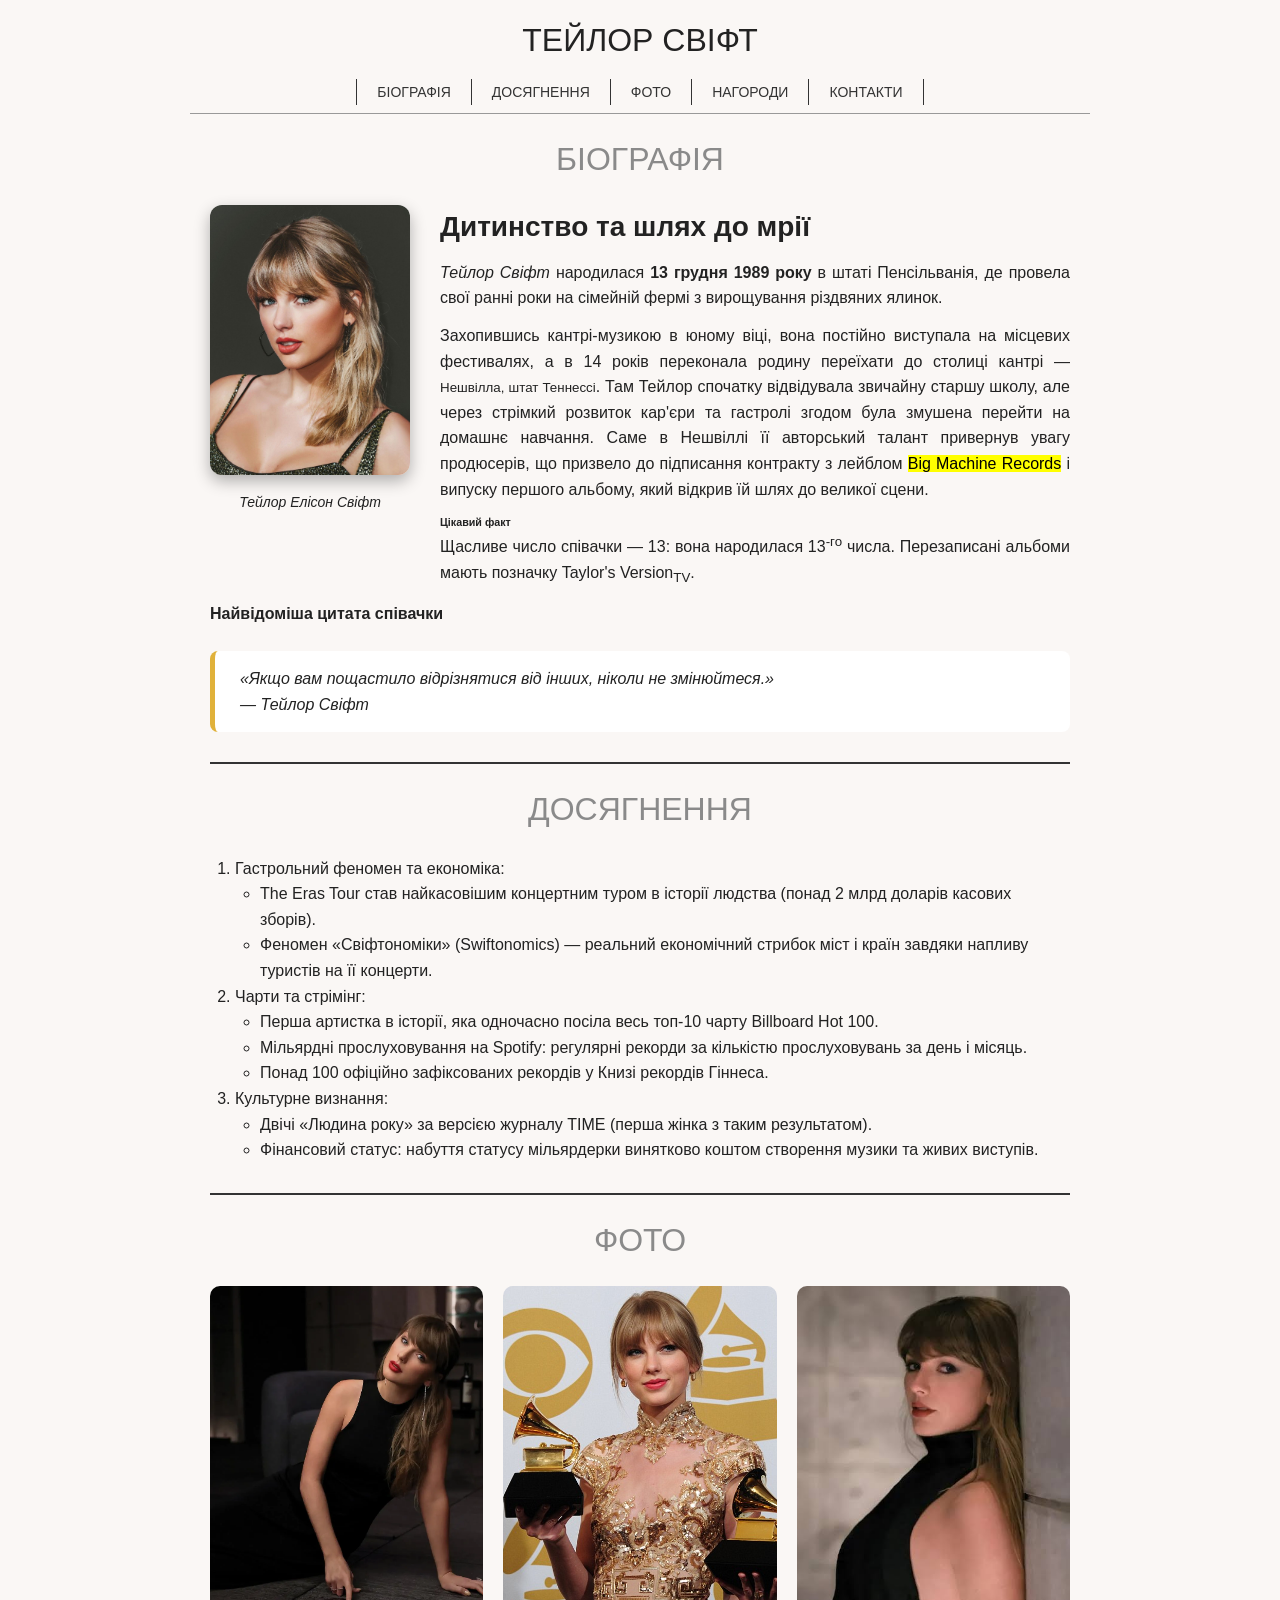
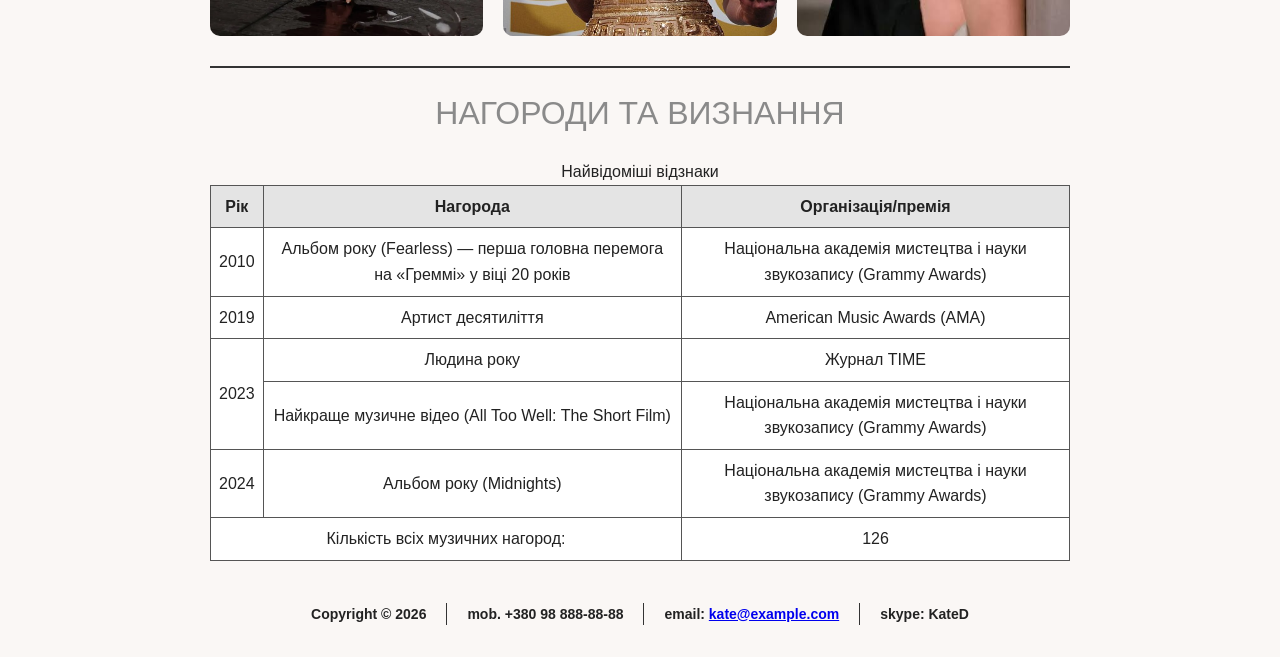
==== index.html @ 185494ac "Initial commit: add project from lab 1" ====
<!DOCTYPE html>
<html lang="uk">
<head>
  <meta charset="UTF-8">
  <meta name="viewport" content="width=device-width, initial-scale=1.0">
  <meta name="description" content="Тейлор Свіфт: біографія та нагороди">
  <meta name="author" content="ТР-51 Данилюк Катерина">
  <title>Тейлор Свіфт</title>
  <link rel="stylesheet" href="css/styles.css">
</head>

<body>
<header>
  <h1>Тейлор Свіфт</h1>
  <nav>
    <ul>
      <li><a href="#bio">Біографія</a></li>
      <li><a href="#team">Досягнення</a></li>
      <li><a href="#photo">Фото</a></li>
      <li><a href="#awards">Нагороди</a></li>
      <li><a href="contact.html">Контакти</a></li>
    </ul>
  </nav>
</header>

<main>
  <section id="bio" class="box-story">
  <h2>Біографія</h2>
  <article>

    <div class="bio-layout">
      <figure class="portrait">
        <img src="imagas/portrait.jpeg" alt="Фотографія Тейлор Свіфт">
        <figcaption>Тейлор Елісон Свіфт</figcaption>
      </figure>

      <div class="bio-text">
        <h3>Дитинство та шлях до мрії</h3>
        <p><em>Тейлор Свіфт</em> народилася <strong>13 грудня 1989 року</strong> в штаті Пенсільванія, де провела свої ранні роки на сімейній фермі з вирощування різдвяних ялинок.</p>
        <p>Захопившись кантрі-музикою в юному віці, вона постійно виступала на місцевих фестивалях, а в 14 років переконала родину переїхати до столиці кантрі — <small>Нешвілла, штат Теннессі</small>. Там Тейлор спочатку відвідувала звичайну старшу школу, але через стрімкий розвиток кар'єри та гастролі згодом була змушена перейти на домашнє навчання. Саме в Нешвіллі її авторський талант привернув увагу продюсерів, що призвело до підписання контракту з лейблом <mark>Big Machine Records</mark> і випуску першого альбому, який відкрив їй шлях до великої сцени.</p>
        <h6>Цікавий факт</h6>
        <p>Щасливе число співачки — 13: вона народилася 13<sup>-го</sup> числа. Перезаписані альбоми мають позначку Taylor's Version<sub>TV</sub>.</p>
      </div>
    </div>

    <h4>Найвідоміша цитата співачки</h4>
    <blockquote cite="https://uk.wikipedia.org/wiki/Тейлор_Свіфт">
      <p><q>Якщо вам пощастило відрізнятися від інших, ніколи не змінюйтеся.</q></p>
      <cite>— Тейлор Свіфт</cite>
    </blockquote>
  </article>
</section>
  <hr>

  <section id="team" class="box-list">
    <h2>Досягнення</h2>
    <ol>
      <li>Гастрольний феномен та економіка:
        <ul><li>The Eras Tour став найкасовішим концертним туром в історії людства (понад 2 млрд доларів касових зборів).</li>
        <li>Феномен «Свіфтономіки» (Swiftonomics) — реальний економічний стрибок міст і країн завдяки напливу туристів на її концерти.</li></ul>
      </li>
      <li>Чарти та стрімінг:
        <ul><li>Перша артистка в історії, яка одночасно посіла весь топ-10 чарту Billboard Hot 100.</li>
        <li>Мільярдні прослуховування на Spotify: регулярні рекорди за кількістю прослуховувань за день і місяць.</li>
        <li>Понад 100 офіційно зафіксованих рекордів у Книзі рекордів Гіннеса.</li></ul>
      </li>
      <li>Культурне визнання:
        <ul><li>Двічі «Людина року» за версією журналу TIME (перша жінка з таким результатом).</li>
        <li>Фінансовий статус: набуття статусу мільярдерки винятково коштом створення музики та живих виступів.</li></ul>
      </li>
    </ol>
  </section>
  <hr>

  <section id="photo">
    <h2>Фото</h2>
    <div class="gallery">
      <img src="imagas/photo1.jpeg" alt="Картинка звичайна">
      <a href="#awards"><img src="imagas/photo2.jpg" alt="До нагород"></a>
      <div>
        <img src="imagas/photo3.jpg" alt="Картинка з областями" usemap="#map1">
        <map name="map1">
          <area shape="rect" coords="0,0,150,150" href="contact.html" alt="До контактів">
          <area shape="rect" coords="150,0,300,150" href="https://uk.wikipedia.org/wiki/Тейлор_Свіфт" alt="Дізнатися більше">
        </map>
      </div>
    </div>
  </section>
  <hr>

  <section id="awards">
    <h2>Нагороди та визнання</h2>
    <table class="awards">
      <caption>Найвідоміші відзнаки</caption>
      <thead><tr><th>Рік</th><th>Нагорода</th><th>Організація/премія</th></tr></thead>
      <tbody>
        <tr><td>2010</td><td>Альбом року (Fearless) — перша головна перемога на «Греммі» у віці 20 років</td><td>Національна академія мистецтва і науки звукозапису (Grammy Awards) </td></tr>
        <tr><td>2019</td><td>Артист десятиліття</td><td>American Music Awards (AMA) </td></tr>
        <tr><td rowspan="2">2023</td><td>Людина року </td><td>Журнал TIME </td></tr>
        <tr><td>Найкраще музичне відео (All Too Well: The Short Film) </td><td>Національна академія мистецтва і науки звукозапису (Grammy Awards) </td></tr>
        <tr><td>2024</td><td>Альбом року (Midnights) </td><td>Національна академія мистецтва і науки звукозапису (Grammy Awards) </td></tr>
      </tbody>
      <tfoot><tr><td colspan="2">Кількість всіх музичних нагород:</td><td>126</td></tr></tfoot>
    </table>
  </section>
</main>



<footer>
  <span>Copyright &copy; 2026</span>
  <span>mob. +380 98 888-88-88</span>
  <span>email: <a href="kate@example.com">kate@example.com</a></span>
  <span>skype: KateD</span>
</footer>
</body>
</html>
---- css/styles.css ----
* {
  margin: 0;
  padding: 0;
  box-sizing: border-box;
}

body {
  font-family: Arial, sans-serif;
  background: #faf7f5;
  color: #222;
  line-height: 1.6;
}

h1, h2 {
  font-family: Impact, "Arial Narrow", sans-serif;
  text-transform: uppercase;
  text-align: center;
  font-weight: 400;
}

h1 {
  font-size: 32px;
  padding: 15px 0 5px;
}

h2 {
  font-size: 32px;
  color: #8a8a8a;
  margin: 20px 0;
}


header {
  max-width: 900px;
  margin: 0 auto;
  border-bottom: 1px solid #999;
}

nav ul {
  list-style: none;
  display: flex;
  justify-content: center;
  flex-wrap: wrap;
  padding: 8px 0;
}

nav li {
  padding: 0 20px;
  border-left: 1px solid #333;
}

nav li:last-child {
  border-right: 1px solid #333;
}

nav a {
  font-size: 14px;
  text-transform: uppercase;
  text-decoration: none;
  color: #333;
}

nav a:hover {
  color: #c0392b;
}

main {
  max-width: 900px;
  margin: 0 auto;
  padding: 0 20px;
}

section {
  margin-bottom: 30px;
}

hr {
  border: none;
  border-top: 2px solid #333;
  margin: 20px 0;
}

.bio-layout {
  display: flex;
  gap: 30px;
  align-items: flex-start;
}

.portrait {
  width: 200px;
  flex-shrink: 0;
}

.portrait img {
  width: 100%;
  height: 270px;
  object-fit: cover;
  border-radius: 12px;
  box-shadow: 0 6px 16px rgba(0,0,0,0.3);
}

.portrait figcaption {
  text-align: center;
  font-size: 14px;
  font-style: italic;
  margin-top: 8px;
}

.bio-text {
  flex: 1;
}

.bio-text h3 {
  font-size: 28px;
  margin-bottom: 10px;
}

.bio-text p {
  margin-bottom: 12px;
  text-align: justify;
}

blockquote {
  margin: 25px 0;
  padding: 15px 25px;
  background: #fff;
  border-left: 5px solid #e0b13a;
  border-radius: 8px;
  font-style: italic;
}

#team ol {
  margin-left: 25px;
}

#team ul {
  margin-left: 25px;
}

.gallery {
  display: grid;
  grid-template-columns: 1fr 1fr 1fr;
  gap: 20px;
}

.gallery img {
  width: 100%;
  height: 350px;
  object-fit: cover;
  object-position: center top;
  display: block;
  border-radius: 10px;
  transition: transform 0.3s;
}

.gallery img:hover {
  transform: scale(1.03);
}

table {
  width: 100%;
  border-collapse: collapse;
  background: #fff;
  margin-top: 15px;
}

th, td {
  border: 1px solid #555;
  padding: 8px;
  text-align: center;
}

th {
  background: #e4e4e4;
}

footer {
  display: flex;
  justify-content: center;
  flex-wrap: wrap;
  max-width: 900px;
  margin: 20px auto;
  padding: 12px 0;
  font-size: 14px;
  font-weight: bold;
}

footer span {
  padding: 0 20px;
}

footer span + span {
  border-left: 1px solid #333;
}

@media (max-width: 700px) {
  .bio-layout {
    flex-direction: column;
    align-items: center;
  }
  .gallery {
    grid-template-columns: 1fr;
  }
}






nav.tabs {
  position: sticky; 
  top: 0;           
  background-color: #faf9f8;
  z-index: 100; 
  padding: 8px 0;   
}

.top-block {
  display: grid;
  grid-template-columns: 1fr 1fr;
  margin-top: 20px;
}


.info {
  padding: 15px;
  font-size: 20px;
}

.info img {
  border-radius: 10px;
  box-shadow: 0 4px 10px rgba(0,0,0,0.3);
}


.fl {
  float: left;
  margin: 10px 15px 10px 0;
}


.fr {
  float: right;
  margin: 10px 0 10px 15px;
}


.fl-clear {
  float: left;
  clear: both;
  margin-top: 10px;
}


.clearfix::after {
  content: "";
  display: table;
  clear: both;
}


.stack {
  position: relative;
  min-height: 480px;
  padding-top: 90px;
}

.stack img {
  position: absolute;
  width: 160px;
  height: 190px;
  object-fit: cover;
  border-radius: 14px;
  box-shadow: 0 6px 14px rgba(0, 0, 0, 0.4);
}

.s1 { top: 90px;  left: 80px;  z-index: 1; }
.s2 { top: 170px; left: 150px; z-index: 2; }
.s3 { top: 260px; left: 220px; z-index: 3; }


form {
  width: 400px;           
  margin: 30px auto;      
  padding: 20px;          
  background: linear-gradient(#f7f6f6, #f5dede);
  border: 1px solid #ccc; 
  border-radius: 8px;     
}

.avatar-img {
  width: 80px;
  height: 80px;
  border-radius: 50%; 
  cursor: pointer;    
  vertical-align: middle; 
  margin-left: 10px;
}

textarea {
  width: 100%;    
  border: 2px solid #ccc;        
}

textarea:hover {
  border-color: blue;
}

textarea:focus {
  border-color: green;
}


.buttons {
  text-align: center; 
  margin-top: 15px;   
}

button {
  background: #747272;
  color: white;
  border: none;
  padding: 10px 20px;
  border-radius: 8px;
}

button:hover {
  opacity: 0.8;
}

button:active {
  transform: scale(0.95);
}

.social {
  margin-top: 20px;
}

.social img {
  width: 40px;
  height: 40px;
  border-radius: 50%; 
  margin-left: 10px;  
  vertical-align: middle; 
}

html {
  scroll-behavior: smooth;
}

.up-button {
  position: fixed;  
  bottom: 25px;      
  right: 25px;       
  z-index: 1000;     
  display: block;    
}

.up-button img {
  width: 70px;      
  height: 70px;
  border-radius: 50%;
  cursor: pointer;   
  transition: transform 0.2s ease; 
}

input {
  border: 2px solid #ccc;
  border-radius: 8px;
  padding: 8px;
  transition: 0.3s;
}

input:hover {
  border-color: blue;
}

input:focus {
  border-color: green;
  box-shadow: 0 0 8px green;
  outline: none;
}

input:active {
  background: #eee;
}

input:user-valid {
  border-color: green;
}

input:user-invalid {
  border-color: red;
}

.modal {
  display: none;              
  position: fixed;            
  top: 0;
  left: 0;
  width: 100%;
  height: 100%;
  background: rgba(0, 0, 0, 0.7);
  z-index: 2000;
  align-items: center;
  justify-content: center;
}

.modal:target {
  display: flex;              
}

.close {
  float: right;
  font-size: 28px;
  text-decoration: none;
}

.backdrop {
  position: absolute;
  inset: 0;
}

.modal form {
  position: relative;
}

form h4 {
  text-align: center;
  margin-bottom: 20px;
}
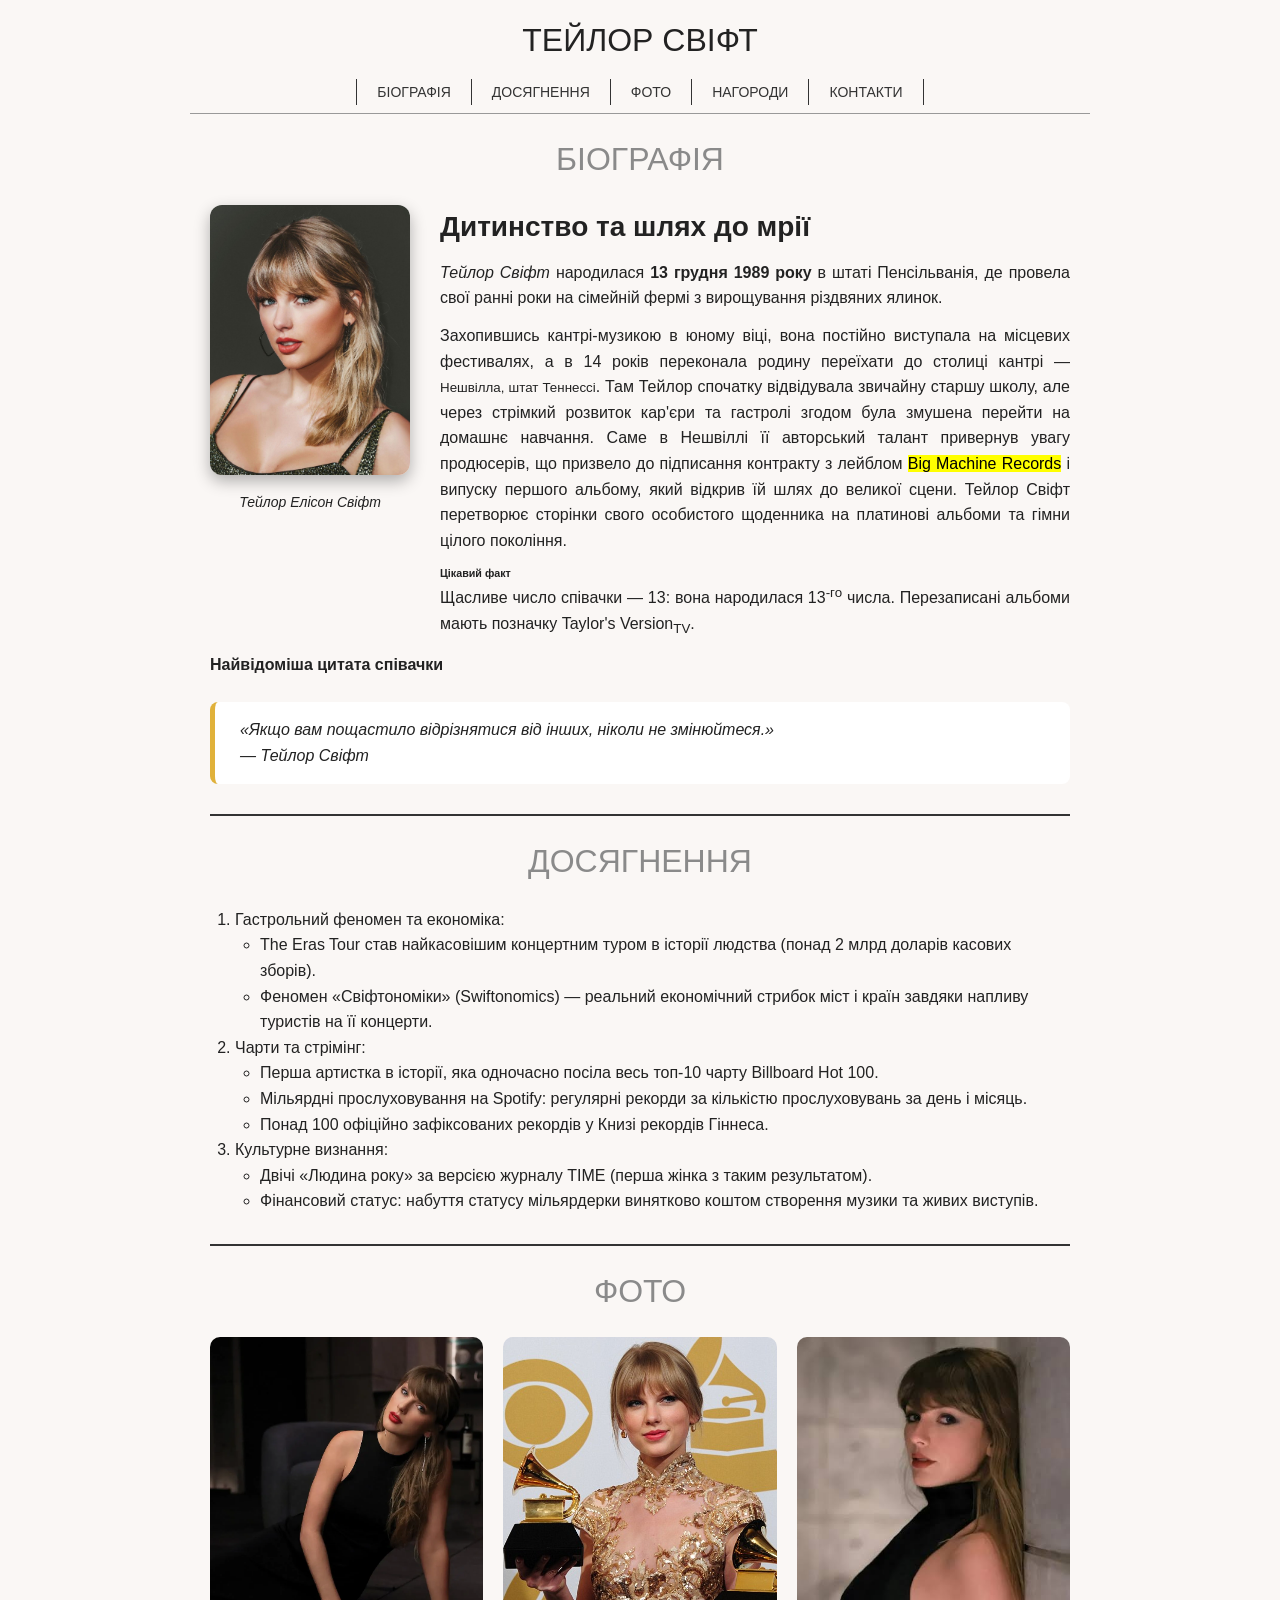
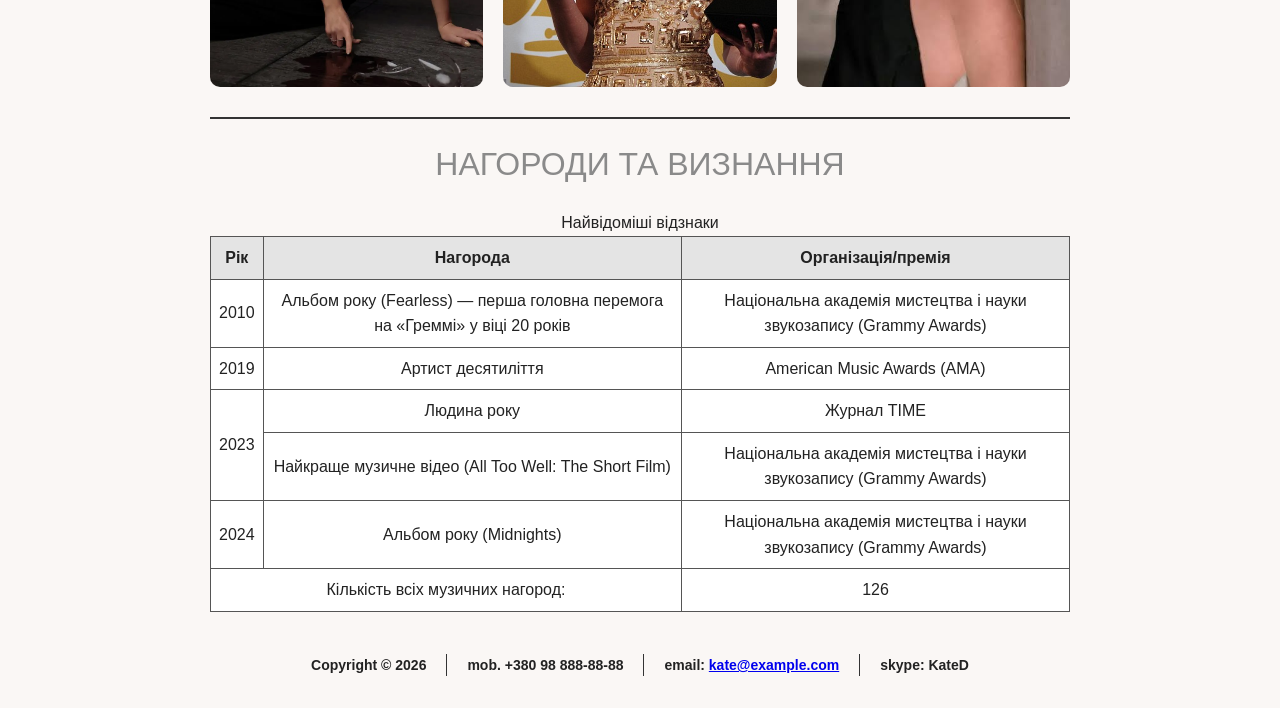
==== commit d85302da: "Update text on index page" ====
--- a/index.html
+++ b/index.html
@@ -37,7 +37,7 @@
       <div class="bio-text">
         <h3>Дитинство та шлях до мрії</h3>
         <p><em>Тейлор Свіфт</em> народилася <strong>13 грудня 1989 року</strong> в штаті Пенсільванія, де провела свої ранні роки на сімейній фермі з вирощування різдвяних ялинок.</p>
-        <p>Захопившись кантрі-музикою в юному віці, вона постійно виступала на місцевих фестивалях, а в 14 років переконала родину переїхати до столиці кантрі — <small>Нешвілла, штат Теннессі</small>. Там Тейлор спочатку відвідувала звичайну старшу школу, але через стрімкий розвиток кар'єри та гастролі згодом була змушена перейти на домашнє навчання. Саме в Нешвіллі її авторський талант привернув увагу продюсерів, що призвело до підписання контракту з лейблом <mark>Big Machine Records</mark> і випуску першого альбому, який відкрив їй шлях до великої сцени.</p>
+        <p>Захопившись кантрі-музикою в юному віці, вона постійно виступала на місцевих фестивалях, а в 14 років переконала родину переїхати до столиці кантрі — <small>Нешвілла, штат Теннессі</small>. Там Тейлор спочатку відвідувала звичайну старшу школу, але через стрімкий розвиток кар'єри та гастролі згодом була змушена перейти на домашнє навчання. Саме в Нешвіллі її авторський талант привернув увагу продюсерів, що призвело до підписання контракту з лейблом <mark>Big Machine Records</mark> і випуску першого альбому, який відкрив їй шлях до великої сцени. Тейлор Свіфт перетворює сторінки свого особистого щоденника на платинові альбоми та гімни цілого покоління.</p>
         <h6>Цікавий факт</h6>
         <p>Щасливе число співачки — 13: вона народилася 13<sup>-го</sup> числа. Перезаписані альбоми мають позначку Taylor's Version<sub>TV</sub>.</p>
       </div>
